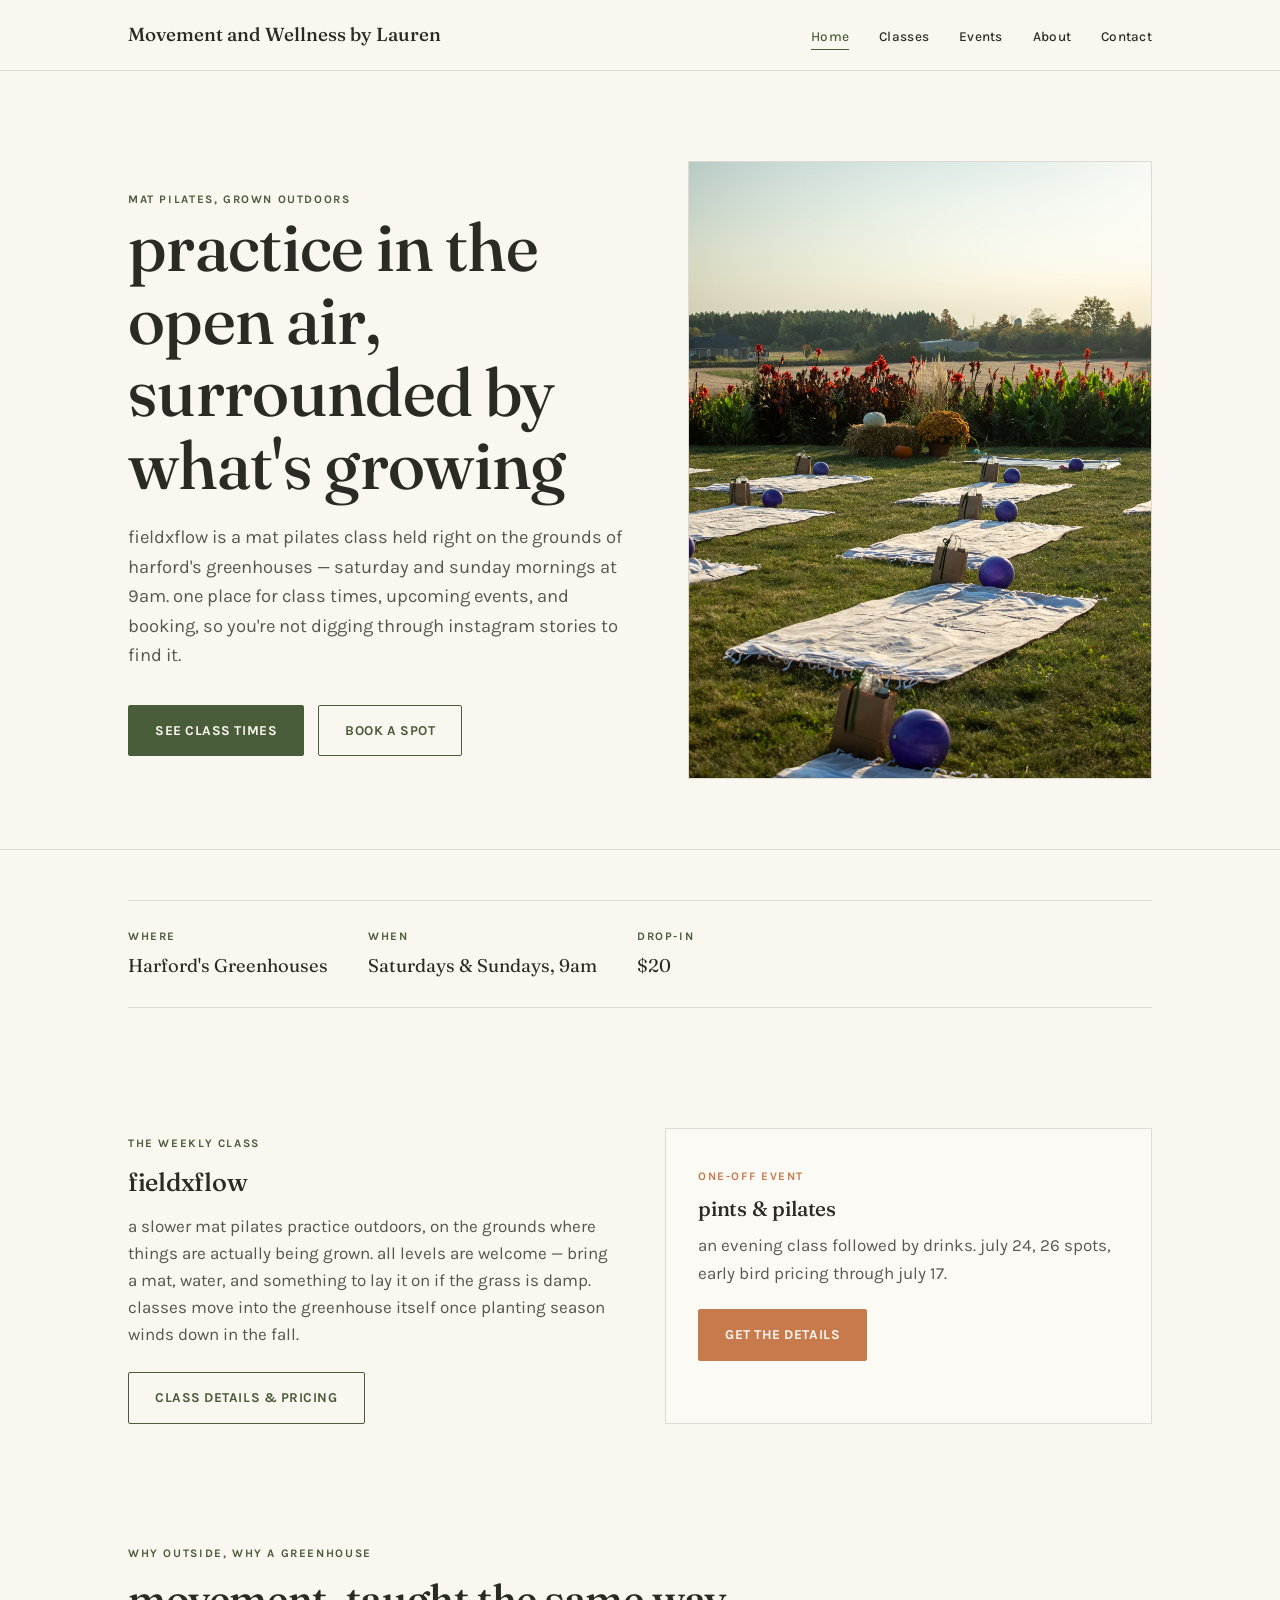
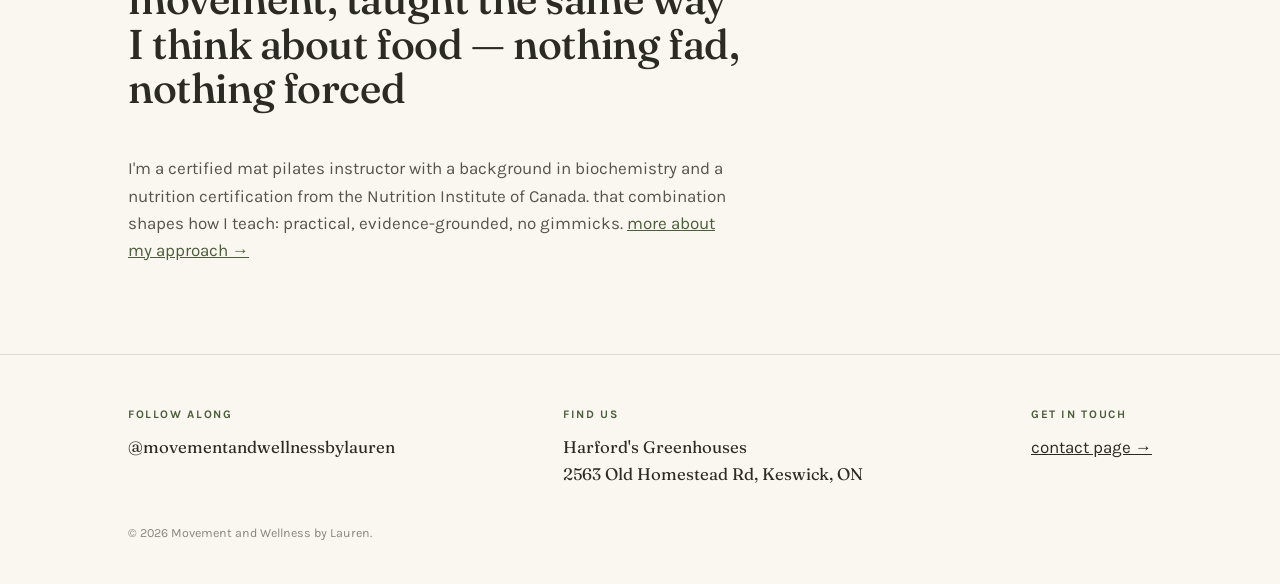
==== index.html @ e679d6f6 "Add files via upload" ====
<!DOCTYPE html>
<html lang="en">
<head>
<meta charset="UTF-8">
<meta name="viewport" content="width=device-width, initial-scale=1.0">
<title>Movement and Wellness by Lauren</title>
<meta name="description" content="Mat Pilates among the greenhouses. FieldXFlow on Saturdays and Sundays at Harford's Greenhouses, plus seasonal events, with Movement and Wellness by Lauren.">
<link rel="stylesheet" href="css/style.css">
</head>
<body>

<header>
  <div class="nav-row">
    <a href="index.html" class="site-title">Movement and Wellness by Lauren</a>
    <button class="nav-toggle" aria-label="Toggle menu">&#9776;</button>
    <nav>
      <ul>
        <li><a href="index.html" class="active">Home</a></li>
        <li><a href="classes.html">Classes</a></li>
        <li><a href="events.html">Events</a></li>
        <li><a href="about.html">About</a></li>
        <li><a href="contact.html">Contact</a></li>
      </ul>
    </nav>
  </div>
</header>

<section class="hero glasshouse">
  <div class="wrap" style="display:grid; grid-template-columns: 1.1fr 1fr; gap:50px; align-items:center;">
    <div>
      <span class="label eyebrow">Mat pilates, grown outdoors</span>
      <h1>practice in the open air, surrounded by what's growing</h1>
      <p class="lede">fieldxflow is a mat pilates class held right on the grounds of harford's greenhouses — saturday and sunday mornings at 9am. one place for class times, upcoming events, and booking, so you're not digging through instagram stories to find it.</p>
      <div class="btn-row">
        <a href="classes.html" class="btn btn-solid">see class times</a>
        <a href="contact.html#book" class="btn btn-outline">book a spot</a>
      </div>
    </div>
    <div>
      <img src="images/mats-field.jpg" alt="Mats laid out in rows on the grass at Harford's Greenhouses for a FieldXFlow class" style="width:100%; height:auto; display:block; border:1px solid var(--line);">
    </div>
  </div>
</section>

<div class="pane-divider"></div>

<section class="section-tight">
  <div class="wrap">
    <div class="detail-row">
      <div class="item">
        <span class="label">Where</span>
        <span class="val">Harford's Greenhouses</span>
      </div>
      <div class="item">
        <span class="label">When</span>
        <span class="val">Saturdays &amp; Sundays, 9am</span>
      </div>
      <div class="item">
        <span class="label">Drop-in</span>
        <span class="val">$20</span>
      </div>
    </div>
  </div>
</section>

<section>
  <div class="wrap grid-2">
    <div>
      <span class="label">The weekly class</span>
      <h2 style="margin-top:14px;">fieldxflow</h2>
      <p style="margin-top:16px; color: rgba(44,42,36,0.8);">a slower mat pilates practice outdoors, on the grounds where things are actually being grown. all levels are welcome — bring a mat, water, and something to lay it on if the grass is damp. classes move into the greenhouse itself once planting season winds down in the fall.</p>
      <div style="margin-top:24px;">
        <a href="classes.html" class="btn btn-outline">class details &amp; pricing</a>
      </div>
    </div>
    <div class="card">
      <span class="label" style="color: var(--terracotta);">One-off event</span>
      <h3 style="margin-top:10px;">pints &amp; pilates</h3>
      <p style="margin:12px 0 6px; color: rgba(44,42,36,0.78);">an evening class followed by drinks. july 24, 26 spots, early bird pricing through july 17.</p>
      <a href="events.html" class="btn btn-terra" style="margin-top:16px;">get the details</a>
    </div>
  </div>
</section>

<section class="section-tight glasshouse">
  <div class="wrap">
    <div class="section-head">
      <span class="label">Why outside, why a greenhouse</span>
      <h2>movement, taught the same way I think about food — nothing fad, nothing forced</h2>
    </div>
    <p style="max-width: 600px; color: rgba(44,42,36,0.8);">I'm a certified mat pilates instructor with a background in biochemistry and a nutrition certification from the Nutrition Institute of Canada. that combination shapes how I teach: practical, evidence-grounded, no gimmicks. <a href="about.html" style="text-decoration:underline; color: var(--sage-deep);">more about my approach &rarr;</a></p>
  </div>
</section>

<footer>
  <div class="wrap">
    <div class="footer-row">
      <div>
        <span class="label">Follow along</span>
        <a class="ig" href="https://instagram.com/movementandwellnessbylauren" target="_blank" rel="noopener">@movementandwellnessbylauren</a>
      </div>
      <div>
        <span class="label">Find us</span>
        <span class="val" style="font-family:'Fraunces', serif; font-size:1.05rem;">Harford's Greenhouses<br>2563 Old Homestead Rd, Keswick, ON</span>
      </div>
      <div>
        <span class="label">Get in touch</span>
        <a href="contact.html" style="text-decoration:underline;">contact page &rarr;</a>
      </div>
    </div>
    <div class="footer-bottom">&copy; 2026 Movement and Wellness by Lauren.</div>
  </div>
</footer>

<script src="js/main.js"></script>
</body>
</html>
---- css/style.css ----
@import url('https://fonts.googleapis.com/css2?family=Fraunces:ital,opsz,wght@0,9..144,300..600;1,9..144,400..500&family=Karla:wght@400;500;700&display=swap');

:root {
  --paper: #FAF7F0;
  --sage-deep: #4A5D3A;
  --sage-soft: #8B9D77;
  --tan: #E8DCC0;
  --ink: #2C2A24;
  --terracotta: #C77B4D;
  --line: rgba(44, 42, 36, 0.14);
}

* { margin: 0; padding: 0; box-sizing: border-box; }

html { scroll-behavior: smooth; }

body {
  background: var(--paper);
  color: var(--ink);
  font-family: 'Karla', sans-serif;
  font-size: 17px;
  line-height: 1.6;
  -webkit-font-smoothing: antialiased;
}

h1, h2, h3, .display {
  font-family: 'Fraunces', serif;
  font-weight: 500;
  letter-spacing: -0.01em;
  line-height: 1.08;
}

a { color: inherit; text-decoration: none; }

.label {
  font-family: 'Karla', sans-serif;
  font-weight: 700;
  font-size: 0.72rem;
  letter-spacing: 0.14em;
  text-transform: uppercase;
  color: var(--sage-deep);
}

.wrap {
  max-width: 1080px;
  margin: 0 auto;
  padding: 0 28px;
}

/* ---------- Glasshouse grid signature motif (removed) ---------- */
.glasshouse {
  position: relative;
}

.pane-divider {
  height: 1px;
  background: var(--line);
  width: 100%;
}

/* ---------- Header ---------- */
header {
  position: sticky;
  top: 0;
  z-index: 50;
  background: rgba(250, 247, 240, 0.92);
  backdrop-filter: blur(6px);
  border-bottom: 1px solid var(--line);
}

.nav-row {
  display: flex;
  align-items: center;
  justify-content: space-between;
  padding: 20px 28px;
  max-width: 1080px;
  margin: 0 auto;
}

.site-title {
  font-family: 'Fraunces', serif;
  font-size: 1.18rem;
  font-weight: 500;
}

nav ul {
  display: flex;
  gap: 30px;
  list-style: none;
}

nav a {
  font-size: 0.85rem;
  font-weight: 500;
  letter-spacing: 0.02em;
  position: relative;
  padding-bottom: 4px;
}

nav a.active { color: var(--sage-deep); }

nav a.active::after {
  content: '';
  position: absolute;
  bottom: -2px;
  left: 0;
  right: 0;
  height: 1px;
  background: var(--sage-deep);
}

.nav-toggle {
  display: none;
  background: none;
  border: none;
  font-size: 1.4rem;
  cursor: pointer;
  color: var(--ink);
}

/* ---------- Hero ---------- */
.hero {
  padding: 90px 0 70px;
}

.hero .eyebrow {
  margin-bottom: 18px;
}

.hero h1 {
  font-size: clamp(2.4rem, 6vw, 4.2rem);
  max-width: 760px;
  margin-bottom: 22px;
}

.hero p.lede {
  font-size: 1.15rem;
  max-width: 540px;
  color: rgba(44, 42, 36, 0.78);
  margin-bottom: 34px;
}

/* ---------- Buttons ---------- */
.btn {
  display: inline-flex;
  align-items: center;
  gap: 10px;
  font-family: 'Karla', sans-serif;
  font-weight: 700;
  font-size: 0.85rem;
  letter-spacing: 0.04em;
  text-transform: uppercase;
  padding: 14px 26px;
  border: 1px solid var(--sage-deep);
  border-radius: 2px;
  transition: background 0.2s ease, color 0.2s ease;
}

.btn-solid {
  background: var(--sage-deep);
  color: var(--paper);
}
.btn-solid:hover { background: var(--ink); border-color: var(--ink); }

.btn-outline {
  background: transparent;
  color: var(--sage-deep);
}
.btn-outline:hover { background: var(--sage-deep); color: var(--paper); }

.btn-terra {
  border-color: var(--terracotta);
  background: var(--terracotta);
  color: var(--paper);
}
.btn-terra:hover { background: #a8602f; border-color: #a8602f; }

.btn-row { display: flex; gap: 14px; flex-wrap: wrap; }

/* ---------- Sections ---------- */
section { padding: 70px 0; }
.section-tight { padding: 50px 0; }

.section-head { margin-bottom: 44px; max-width: 620px; }
.section-head .label { display: block; margin-bottom: 14px; }
.section-head h2 { font-size: clamp(1.8rem, 3.5vw, 2.6rem); }

/* ---------- Cards / grid ---------- */
.grid-2 {
  display: grid;
  grid-template-columns: 1fr 1fr;
  gap: 50px;
}

.grid-3 {
  display: grid;
  grid-template-columns: repeat(3, 1fr);
  gap: 36px;
}

.card {
  border: 1px solid var(--line);
  padding: 32px;
  background: rgba(255,255,255,0.3);
}

.card h3 { font-size: 1.3rem; margin-bottom: 10px; }

/* ---------- Pull row (stat-like, used sparingly & with real content) ---------- */
.detail-row {
  display: flex;
  flex-wrap: wrap;
  gap: 40px;
  padding: 26px 0;
  border-top: 1px solid var(--line);
  border-bottom: 1px solid var(--line);
}

.detail-row .item .label { display: block; margin-bottom: 6px; }
.detail-row .item .val { font-family: 'Fraunces', serif; font-size: 1.15rem; }

/* ---------- Event feature block ---------- */
.event-feature {
  border: 1px solid var(--line);
  background: var(--tan);
  padding: 48px;
  position: relative;
}

.event-feature .label { color: var(--terracotta); }

.event-feature h2 {
  font-size: clamp(1.9rem, 4vw, 2.8rem);
  margin: 14px 0 18px;
}

.price-row {
  display: flex;
  gap: 28px;
  margin: 24px 0 30px;
  flex-wrap: wrap;
}

.price-box {
  border: 1px solid var(--ink);
  padding: 14px 20px;
  min-width: 140px;
}

.price-box .amt { font-family: 'Fraunces', serif; font-size: 1.6rem; }
.price-box .when { font-size: 0.8rem; color: rgba(44,42,36,0.7); margin-top: 2px; }

/* ---------- Form embed ---------- */
.form-frame-wrap {
  border: 1px solid var(--line);
  background: white;
  padding: 6px;
}

iframe.gform {
  width: 100%;
  height: 1200px;
  border: none;
  display: block;
}

/* ---------- Footer ---------- */
footer {
  border-top: 1px solid var(--line);
  padding: 50px 0 40px;
  margin-top: 40px;
}

.footer-row {
  display: flex;
  justify-content: space-between;
  flex-wrap: wrap;
  gap: 24px;
}

.footer-row .label { display: block; margin-bottom: 10px; }

footer .ig {
  font-family: 'Fraunces', serif;
  font-size: 1.05rem;
}

.footer-bottom {
  margin-top: 36px;
  font-size: 0.78rem;
  color: rgba(44,42,36,0.55);
}

/* ---------- Responsive ---------- */
@media (max-width: 760px) {
  .grid-2, .grid-3 { grid-template-columns: 1fr; gap: 28px; }
  .hero .wrap { grid-template-columns: 1fr !important; }
  .hero .wrap > div:last-child { order: -1; }
  nav ul { display: none; }
  .nav-toggle { display: block; }
  body.nav-open nav ul {
    display: flex;
    flex-direction: column;
    position: absolute;
    top: 100%;
    left: 0;
    right: 0;
    background: var(--paper);
    padding: 20px 28px 28px;
    border-bottom: 1px solid var(--line);
    gap: 18px;
  }
  .event-feature { padding: 30px 22px; }
  .event-feature[style*="grid-template-columns"] { grid-template-columns: 1fr !important; }
  iframe.gform { height: 1500px; }
}

/* Focus visibility */
a:focus-visible, button:focus-visible {
  outline: 2px solid var(--sage-deep);
  outline-offset: 3px;
}

@media (prefers-reduced-motion: reduce) {
  html { scroll-behavior: auto; }
  * { transition: none !important; }
}
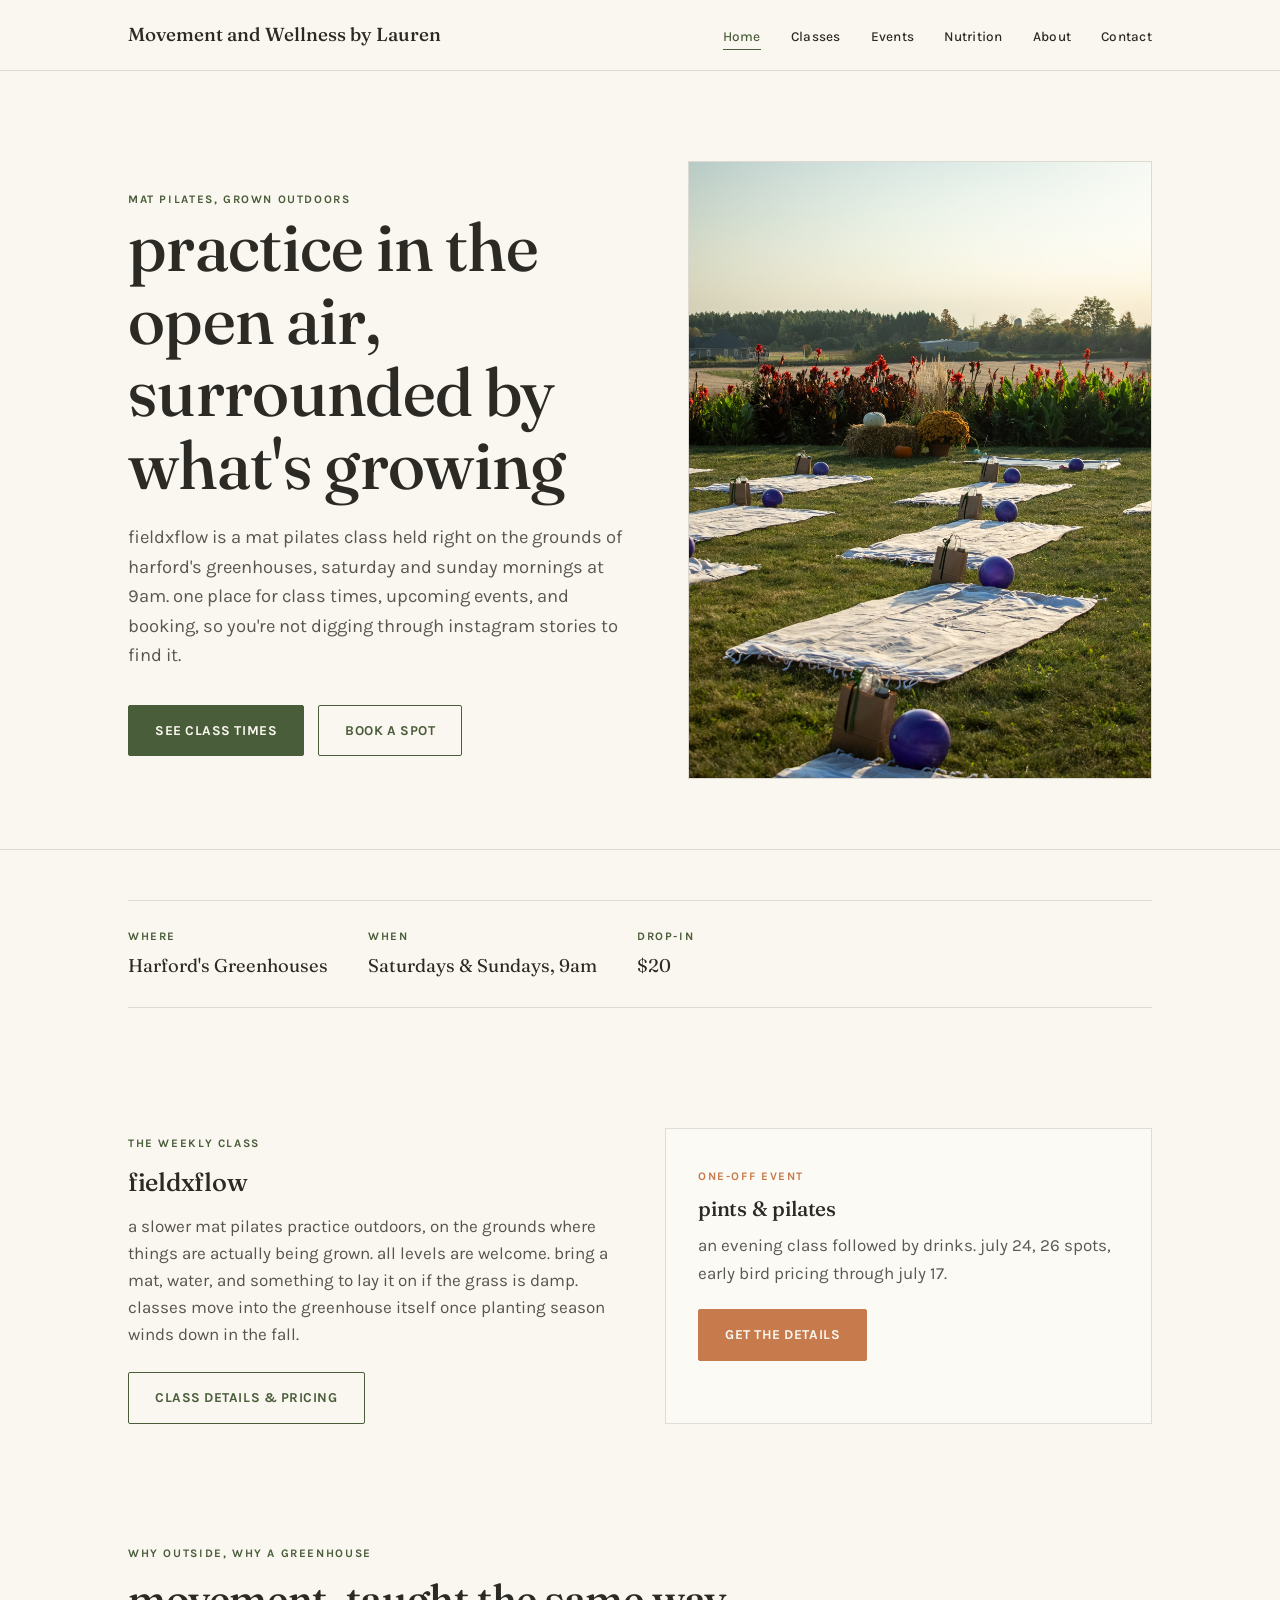
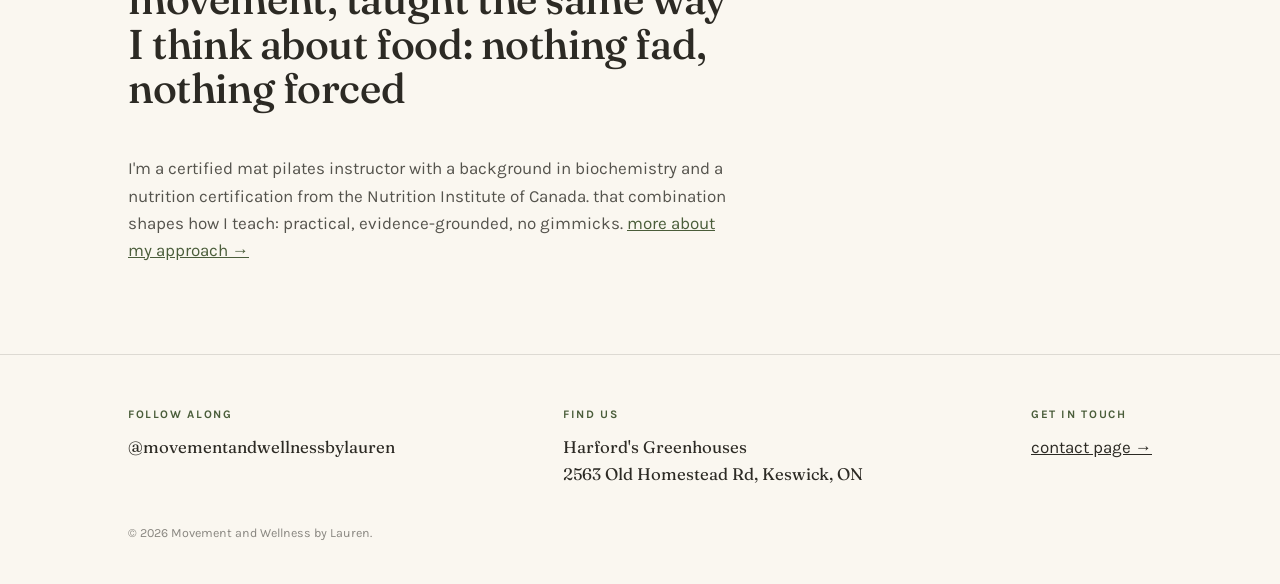
==== commit c071a254: "Add files via upload" ====
--- a/index.html
+++ b/index.html
@@ -18,6 +18,7 @@
         <li><a href="index.html" class="active">Home</a></li>
         <li><a href="classes.html">Classes</a></li>
         <li><a href="events.html">Events</a></li>
+        <li><a href="nutrition.html">Nutrition</a></li>
         <li><a href="about.html">About</a></li>
         <li><a href="contact.html">Contact</a></li>
       </ul>
@@ -30,7 +31,7 @@
     <div>
       <span class="label eyebrow">Mat pilates, grown outdoors</span>
       <h1>practice in the open air, surrounded by what's growing</h1>
-      <p class="lede">fieldxflow is a mat pilates class held right on the grounds of harford's greenhouses — saturday and sunday mornings at 9am. one place for class times, upcoming events, and booking, so you're not digging through instagram stories to find it.</p>
+      <p class="lede">fieldxflow is a mat pilates class held right on the grounds of harford's greenhouses, saturday and sunday mornings at 9am. one place for class times, upcoming events, and booking, so you're not digging through instagram stories to find it.</p>
       <div class="btn-row">
         <a href="classes.html" class="btn btn-solid">see class times</a>
         <a href="contact.html#book" class="btn btn-outline">book a spot</a>
@@ -68,7 +69,7 @@
     <div>
       <span class="label">The weekly class</span>
       <h2 style="margin-top:14px;">fieldxflow</h2>
-      <p style="margin-top:16px; color: rgba(44,42,36,0.8);">a slower mat pilates practice outdoors, on the grounds where things are actually being grown. all levels are welcome — bring a mat, water, and something to lay it on if the grass is damp. classes move into the greenhouse itself once planting season winds down in the fall.</p>
+      <p style="margin-top:16px; color: rgba(44,42,36,0.8);">a slower mat pilates practice outdoors, on the grounds where things are actually being grown. all levels are welcome. bring a mat, water, and something to lay it on if the grass is damp. classes move into the greenhouse itself once planting season winds down in the fall.</p>
       <div style="margin-top:24px;">
         <a href="classes.html" class="btn btn-outline">class details &amp; pricing</a>
       </div>
@@ -86,7 +87,7 @@
   <div class="wrap">
     <div class="section-head">
       <span class="label">Why outside, why a greenhouse</span>
-      <h2>movement, taught the same way I think about food — nothing fad, nothing forced</h2>
+      <h2>movement, taught the same way I think about food: nothing fad, nothing forced</h2>
     </div>
     <p style="max-width: 600px; color: rgba(44,42,36,0.8);">I'm a certified mat pilates instructor with a background in biochemistry and a nutrition certification from the Nutrition Institute of Canada. that combination shapes how I teach: practical, evidence-grounded, no gimmicks. <a href="about.html" style="text-decoration:underline; color: var(--sage-deep);">more about my approach &rarr;</a></p>
   </div>
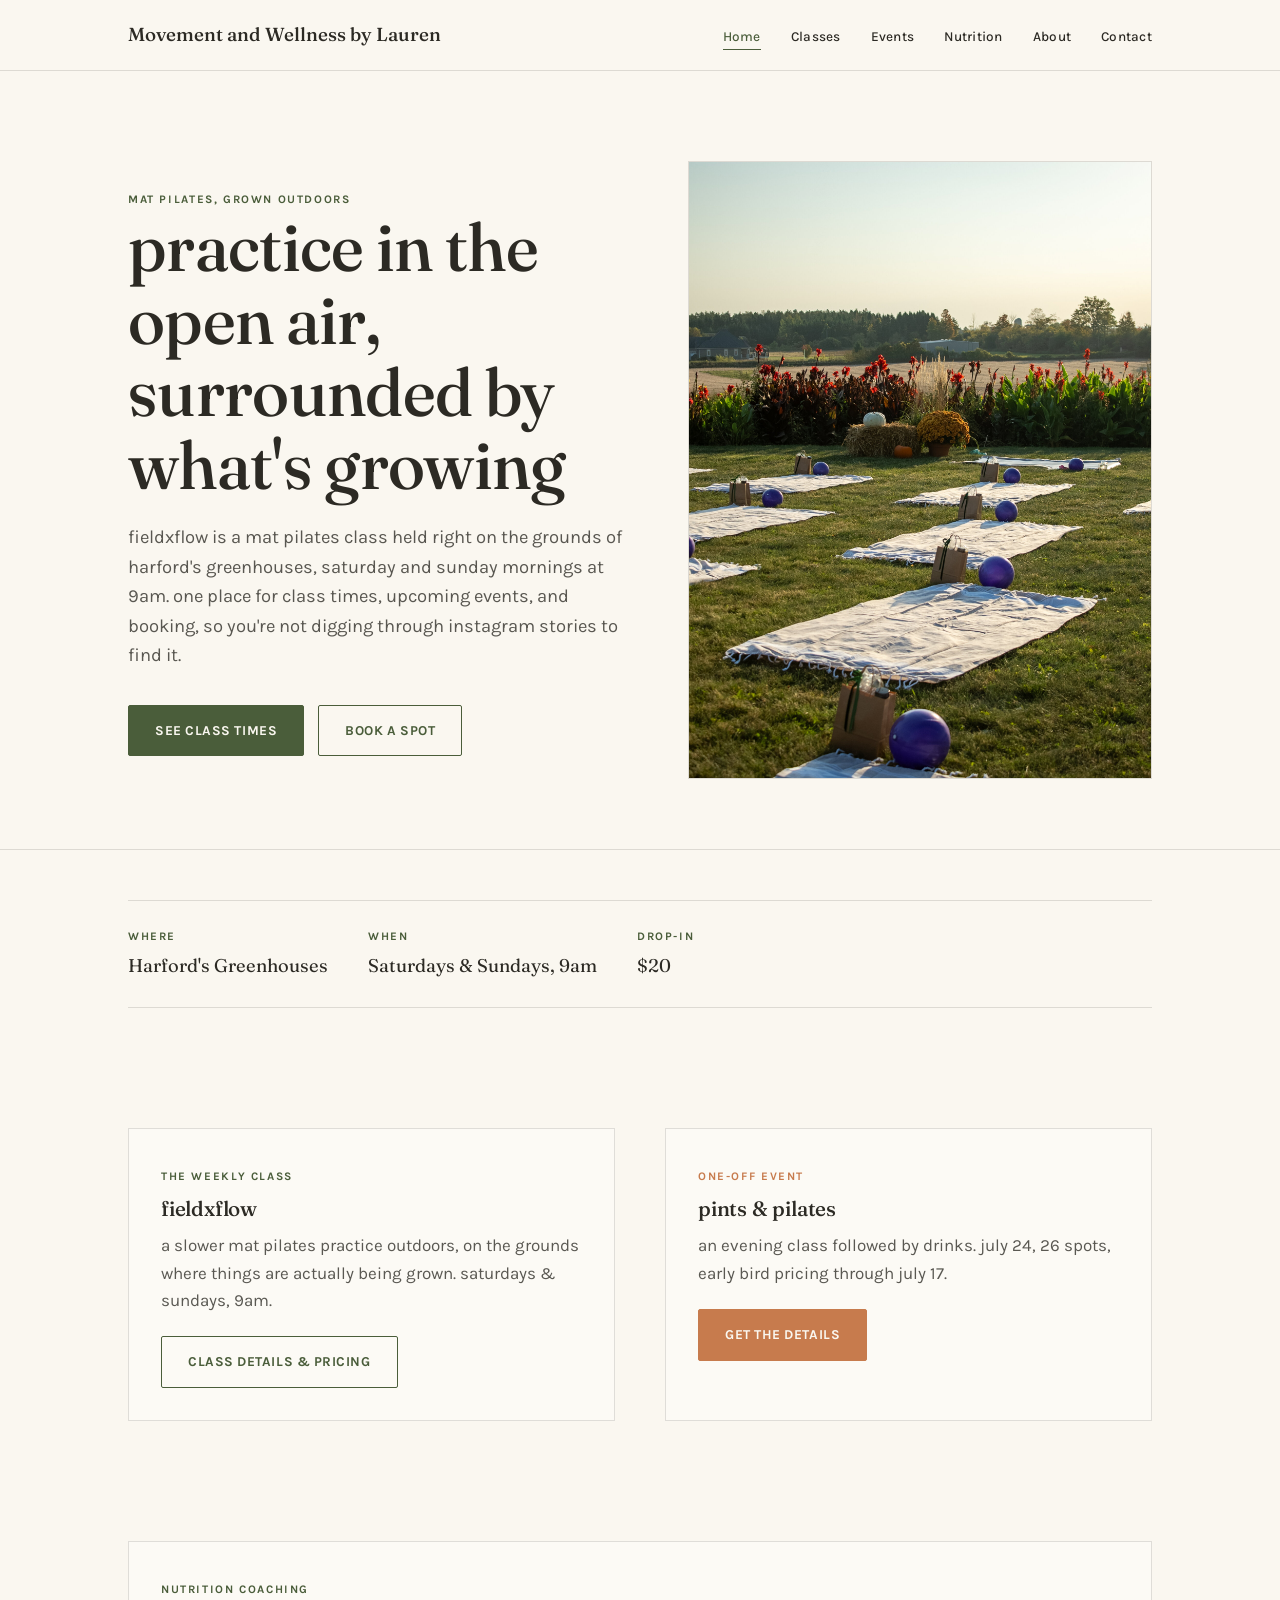
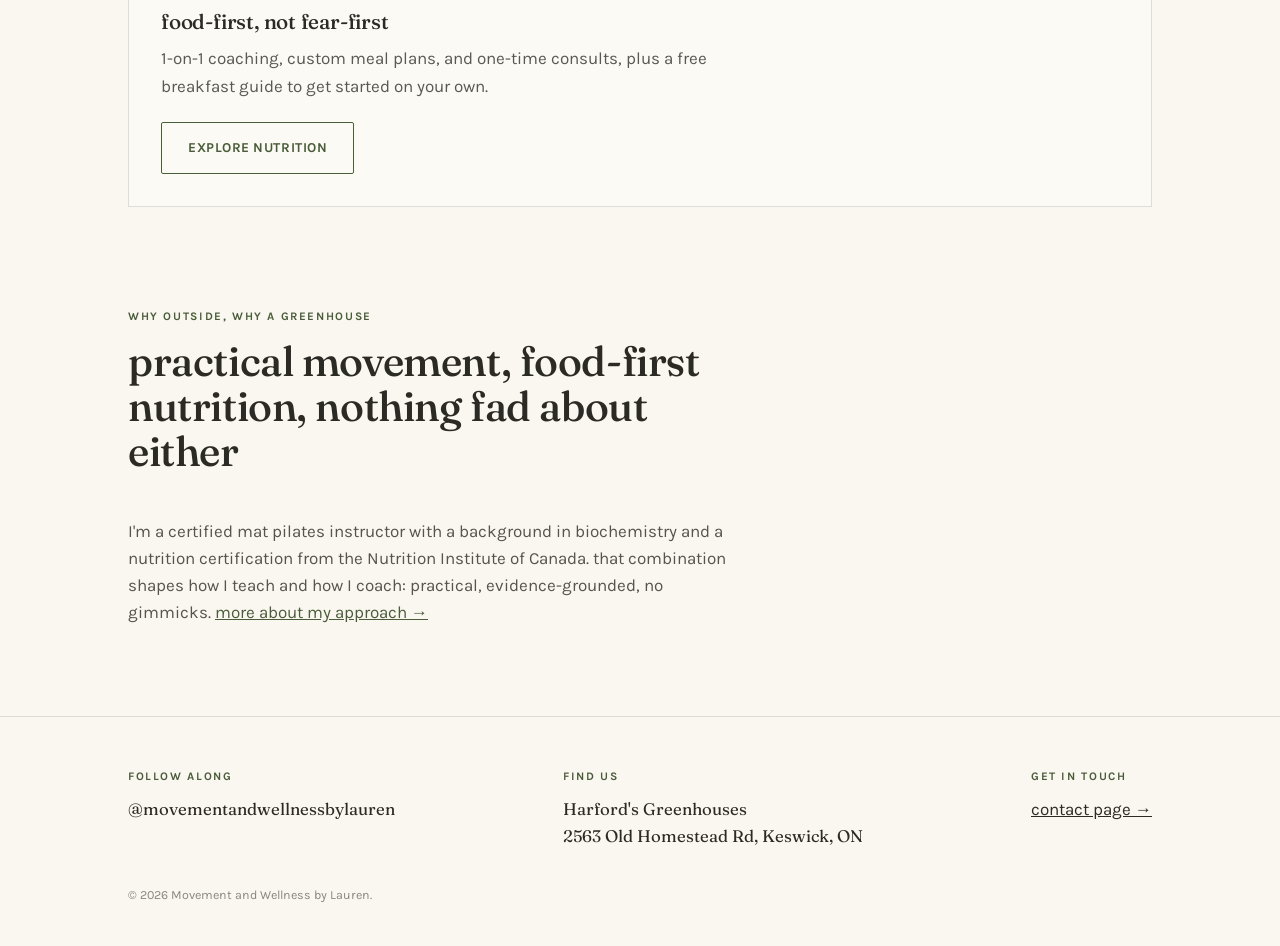
==== commit d001e1d9: "Add files via upload" ====
--- a/index.html
+++ b/index.html
@@ -66,13 +66,11 @@
 
 <section>
   <div class="wrap grid-2">
-    <div>
+    <div class="card">
       <span class="label">The weekly class</span>
-      <h2 style="margin-top:14px;">fieldxflow</h2>
-      <p style="margin-top:16px; color: rgba(44,42,36,0.8);">a slower mat pilates practice outdoors, on the grounds where things are actually being grown. all levels are welcome. bring a mat, water, and something to lay it on if the grass is damp. classes move into the greenhouse itself once planting season winds down in the fall.</p>
-      <div style="margin-top:24px;">
-        <a href="classes.html" class="btn btn-outline">class details &amp; pricing</a>
-      </div>
+      <h3 style="margin-top:10px;">fieldxflow</h3>
+      <p style="margin:12px 0 6px; color: rgba(44,42,36,0.78);">a slower mat pilates practice outdoors, on the grounds where things are actually being grown. saturdays &amp; sundays, 9am.</p>
+      <a href="classes.html" class="btn btn-outline" style="margin-top:16px;">class details &amp; pricing</a>
     </div>
     <div class="card">
       <span class="label" style="color: var(--terracotta);">One-off event</span>
@@ -83,13 +81,24 @@
   </div>
 </section>
 
+<section class="section-tight">
+  <div class="wrap">
+    <div class="card" style="max-width: 100%;">
+      <span class="label">Nutrition coaching</span>
+      <h3 style="margin-top:10px;">food-first, not fear-first</h3>
+      <p style="margin:12px 0 6px; color: rgba(44,42,36,0.78); max-width: 560px;">1-on-1 coaching, custom meal plans, and one-time consults, plus a free breakfast guide to get started on your own.</p>
+      <a href="nutrition.html" class="btn btn-outline" style="margin-top:16px;">explore nutrition</a>
+    </div>
+  </div>
+</section>
+
 <section class="section-tight glasshouse">
   <div class="wrap">
     <div class="section-head">
       <span class="label">Why outside, why a greenhouse</span>
-      <h2>movement, taught the same way I think about food: nothing fad, nothing forced</h2>
+      <h2>practical movement, food-first nutrition, nothing fad about either</h2>
     </div>
-    <p style="max-width: 600px; color: rgba(44,42,36,0.8);">I'm a certified mat pilates instructor with a background in biochemistry and a nutrition certification from the Nutrition Institute of Canada. that combination shapes how I teach: practical, evidence-grounded, no gimmicks. <a href="about.html" style="text-decoration:underline; color: var(--sage-deep);">more about my approach &rarr;</a></p>
+    <p style="max-width: 600px; color: rgba(44,42,36,0.8);">I'm a certified mat pilates instructor with a background in biochemistry and a nutrition certification from the Nutrition Institute of Canada. that combination shapes how I teach and how I coach: practical, evidence-grounded, no gimmicks. <a href="about.html" style="text-decoration:underline; color: var(--sage-deep);">more about my approach &rarr;</a></p>
   </div>
 </section>
 
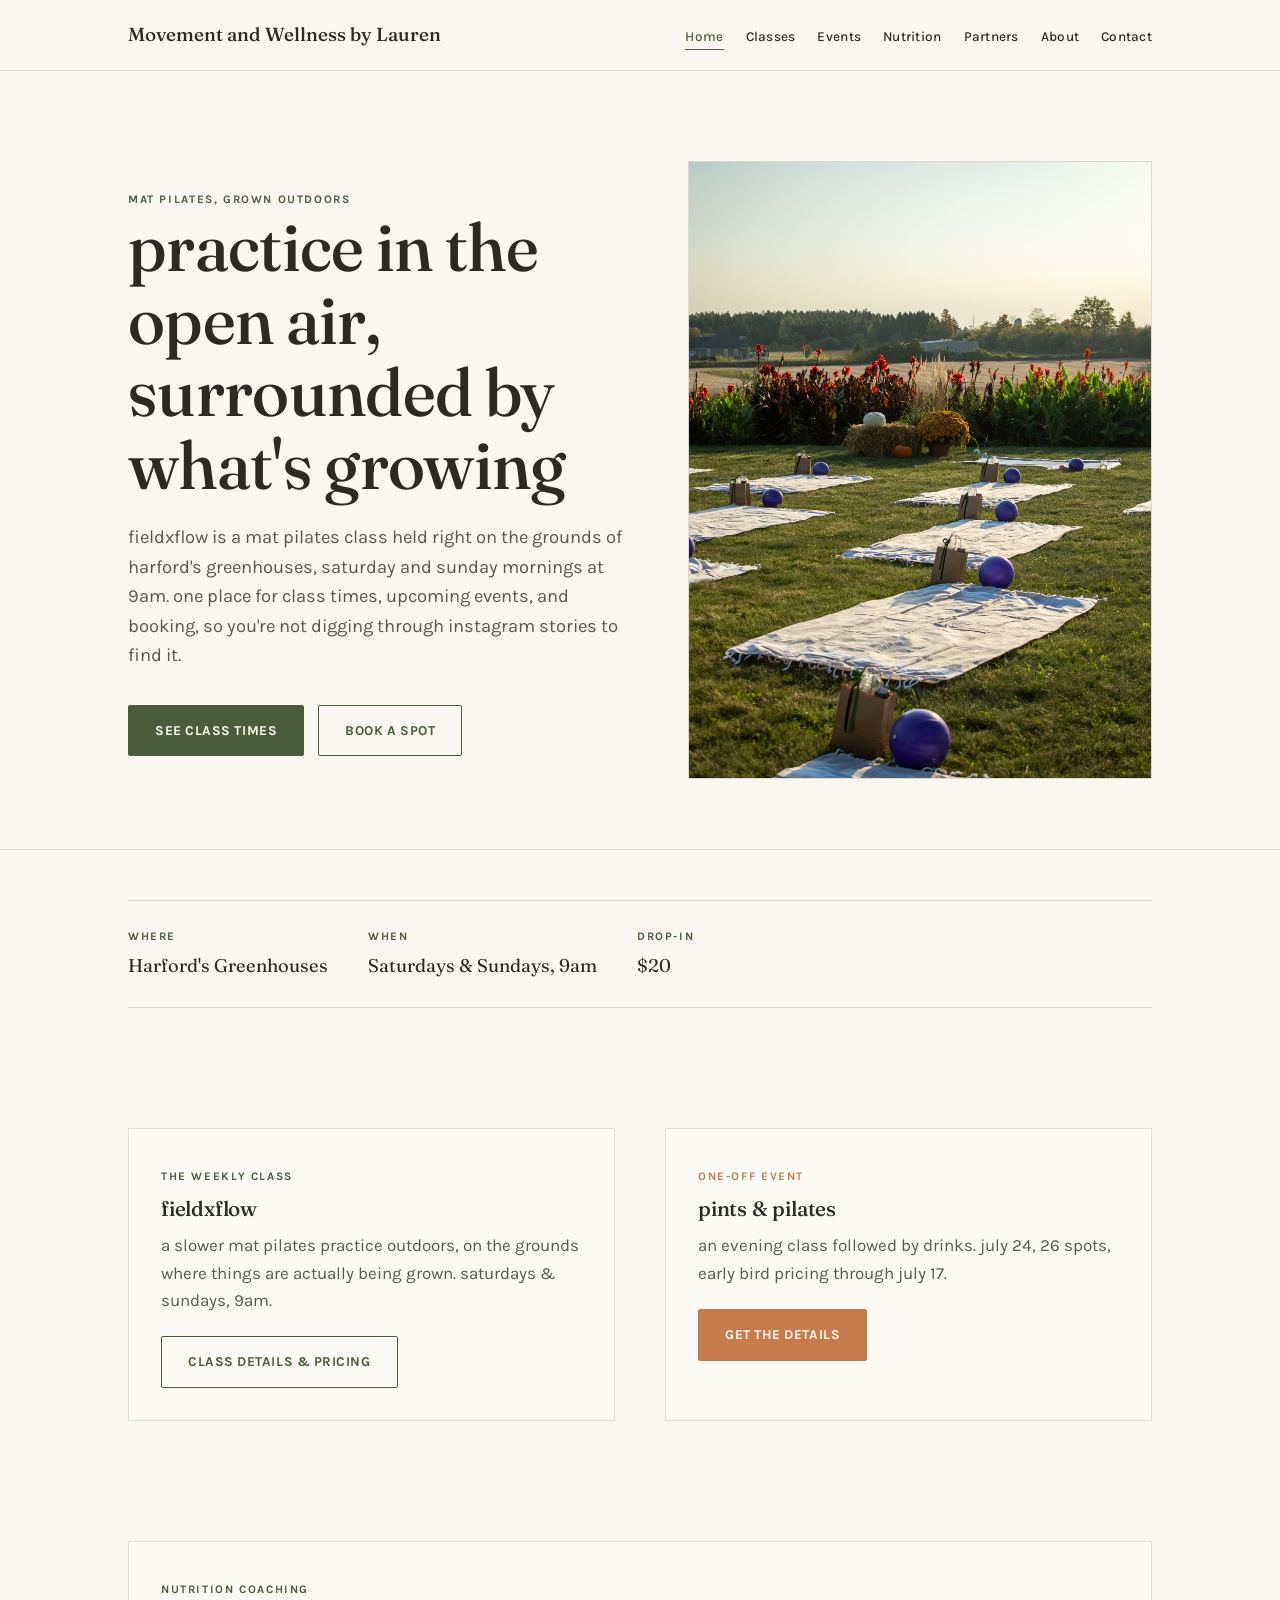
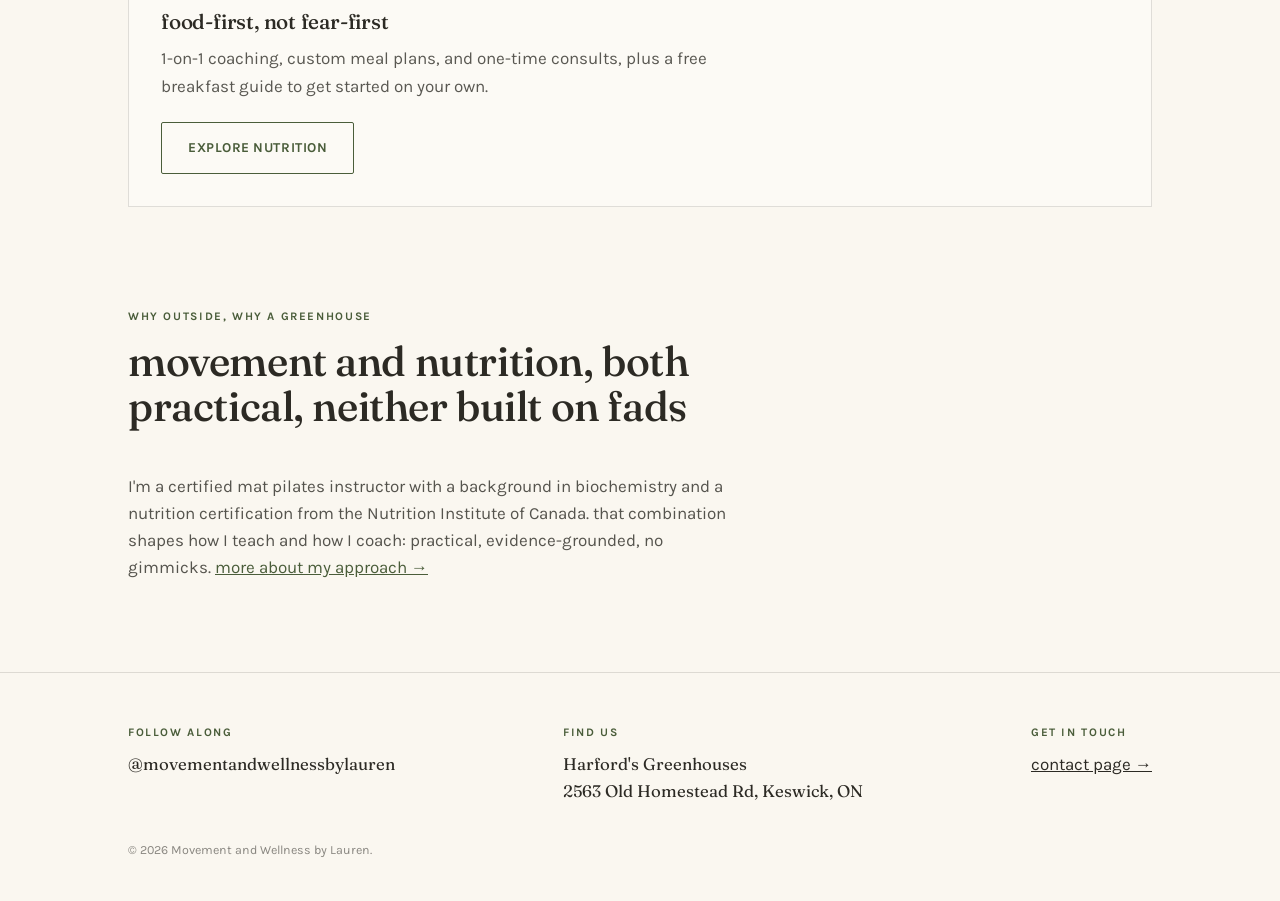
==== commit 19aa9a3d: "Add files via upload" ====
--- a/index.html
+++ b/index.html
@@ -5,7 +5,28 @@
 <meta name="viewport" content="width=device-width, initial-scale=1.0">
 <title>Movement and Wellness by Lauren</title>
 <meta name="description" content="Mat Pilates among the greenhouses. FieldXFlow on Saturdays and Sundays at Harford's Greenhouses, plus seasonal events, with Movement and Wellness by Lauren.">
+<link rel="canonical" href="https://laurenhouston-byte.github.io/movement-wellness/">
 <link rel="stylesheet" href="css/style.css">
+<script type="application/ld+json">
+{
+  "@context": "https://schema.org",
+  "@type": "ExerciseGym",
+  "name": "Movement and Wellness by Lauren",
+  "description": "Outdoor mat Pilates classes and nutrition coaching at Harford's Greenhouses in Keswick, Ontario.",
+  "url": "https://laurenhouston-byte.github.io/movement-wellness/",
+  "address": {
+    "@type": "PostalAddress",
+    "streetAddress": "2563 Old Homestead Rd",
+    "addressLocality": "Keswick",
+    "addressRegion": "ON",
+    "addressCountry": "CA"
+  },
+  "sameAs": [
+    "https://instagram.com/movementandwellnessbylauren"
+  ],
+  "priceRange": "$20-$200"
+}
+</script>
 </head>
 <body>
 
@@ -19,6 +40,7 @@
         <li><a href="classes.html">Classes</a></li>
         <li><a href="events.html">Events</a></li>
         <li><a href="nutrition.html">Nutrition</a></li>
+        <li><a href="partners.html">Partners</a></li>
         <li><a href="about.html">About</a></li>
         <li><a href="contact.html">Contact</a></li>
       </ul>
@@ -96,7 +118,7 @@
   <div class="wrap">
     <div class="section-head">
       <span class="label">Why outside, why a greenhouse</span>
-      <h2>practical movement, food-first nutrition, nothing fad about either</h2>
+      <h2>movement and nutrition, both practical, neither built on fads</h2>
     </div>
     <p style="max-width: 600px; color: rgba(44,42,36,0.8);">I'm a certified mat pilates instructor with a background in biochemistry and a nutrition certification from the Nutrition Institute of Canada. that combination shapes how I teach and how I coach: practical, evidence-grounded, no gimmicks. <a href="about.html" style="text-decoration:underline; color: var(--sage-deep);">more about my approach &rarr;</a></p>
   </div>
--- a/css/style.css
+++ b/css/style.css
@@ -85,7 +85,7 @@
 
 nav ul {
   display: flex;
-  gap: 30px;
+  gap: 22px;
   list-style: none;
 }
 
